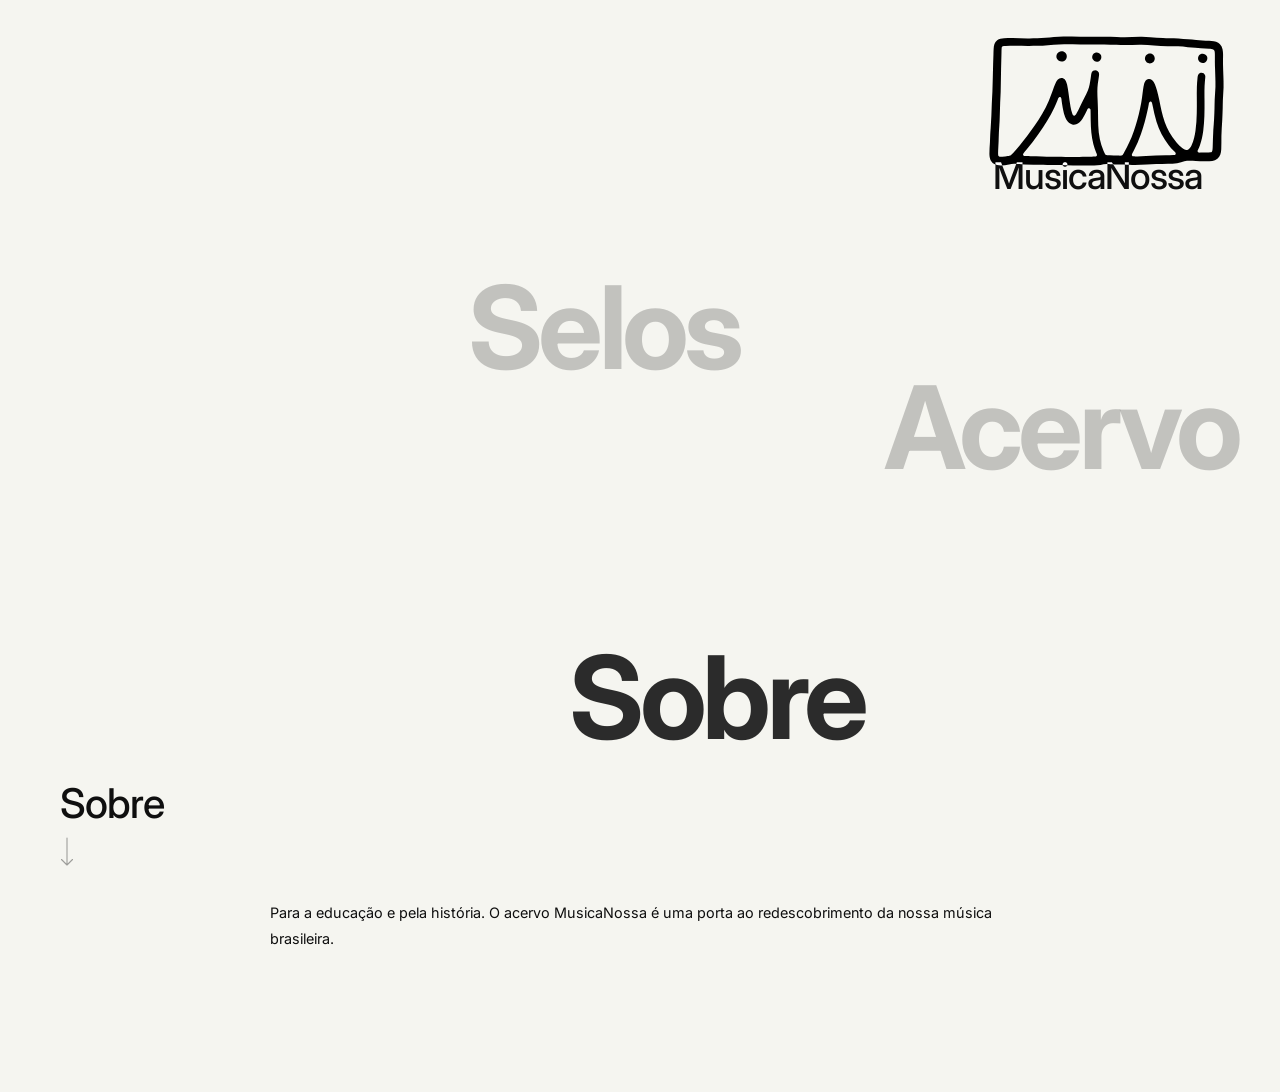
==== index.html @ c80b0d79 "Bump style v105" ====
<!DOCTYPE html>
<html lang="pt-BR">
<head>
  <meta charset="UTF-8" />
  <meta name="viewport" content="width=device-width, initial-scale=1.0" />
  <title>MusicaNossa</title>
  <meta name="description" content="Para a educação e pela história. O acervo MusicaNossa é uma porta ao redescobrimento da nossa música brasileira." />
  <link rel="icon" type="image/svg+xml" href="/images/favicon.svg" />
  <link rel="canonical" href="https://musicanossa.net/" />
  <meta name="theme-color" content="#0f0f0f" />
  <meta property="og:title" content="MusicaNossa" />
  <meta property="og:description" content="Para a educação e pela história. O acervo MusicaNossa é uma porta ao redescobrimento da nossa música brasileira." />
  <meta property="og:type" content="website" />
  <meta property="og:url" content="https://musicanossa.net/" />
  <meta property="og:image" content="https://musicanossa.net/images/og-preview.png" />
  <meta property="og:image:width" content="1200" />
  <meta property="og:image:height" content="630" />
  <link rel="preconnect" href="https://fonts.googleapis.com">
  <link rel="preconnect" href="https://fonts.gstatic.com" crossorigin>
  <link href="https://fonts.googleapis.com/css2?family=Inter:wght@300;400;500;600;700&display=swap" rel="stylesheet">
  <link rel="stylesheet" href="/css/style.css?v=105" />
</head>
<body>
  <a class="skip-link" href="#main-content">Skip to main content</a>

  <button class="site-brand" id="site-brand" type="button" aria-label="MusicaNossa — home"><span class="brand-text brand-word">MusicaNossa</span><img class="brand-logo" src="/images/mn-logo.svg" alt="" aria-hidden="true" draggable="false" /><span class="brand-neg" aria-hidden="true"><span class="brand-text">MusicaNossa</span></span></button>

  <!-- ── FLOATING NAV ───────────────────────────── -->
  <nav id="float-nav" aria-label="Main navigation">
    <button class="nav-word active" type="button" data-page="sobre">Sobre</button>
    <button class="nav-word" type="button" data-page="selos">Selos</button>
    <button class="nav-word" type="button" data-page="acervo">Acervo</button>
  </nav>

  <div class="nav-pulldown" id="nav-pulldown">
    <button class="pulldown-toggle" id="pulldown-toggle" type="button" aria-label="Navigation menu" aria-expanded="false">
      <svg viewBox="0 0 24 24" fill="none" stroke="currentColor" stroke-width="2" stroke-linecap="round" aria-hidden="true"><line x1="3" y1="6" x2="21" y2="6"/><line x1="3" y1="12" x2="21" y2="12"/><line x1="3" y1="18" x2="21" y2="18"/></svg>
    </button>
    <div class="pulldown-menu" id="pulldown-menu">
      <button type="button" data-page="sobre">Sobre</button>
      <button type="button" data-page="selos">Selos</button>
      <button type="button" data-page="acervo">Acervo</button>
    </div>
  </div>

  <!-- ── SOBRE (default) ────────────────────────── -->
  <div id="page-sobre" class="page active">
    <header class="page-hero">
      <h1 class="hero-name">Sobre</h1>
    </header>
    <main class="page-body" id="main-content">
      <p class="sobre-text">Para a educação e pela história. O acervo MusicaNossa é uma porta ao redescobrimento da nossa música brasileira.</p>
    </main>
  </div>

  <!-- ── SELOS ──────────────────────────────────── -->
  <div id="page-selos" class="page">
    <header class="page-hero">
      <h1 class="hero-name">Selos</h1>
      <div class="hero-tagline">Brazilian record labels</div>
    </header>
    <main class="page-body">
      <article class="selo" id="selo-forma">
        <h2 class="selo-name">Forma</h2>
        <p class="selo-meta">Rio de Janeiro · from 1964 · founded by Roberto Quartin and Wadi Gebara</p>
        <p class="selo-lede">An independent label noted for the quality of its catalogue and design.</p>
        <p>Founded by producer Roberto Quartin, who directed its artistic output, and architect Wadi Gebara Netto, who financed and administered it. Although short-lived, the label produced a catalogue now regarded as essential.</p>
        <p>Its first release was Eumir Deodato's interpretation of Tom Jobim compositions. The catalogue includes Moacir Santos's <em>Coisas</em>, Baden Powell and Vinicius de Moraes's <em>Os Afro-Sambas</em>, the first recordings of Quarteto em Cy, and Cinema Novo soundtracks. Quartin sold the catalogue to PolyGram in 1969.</p>
        <h3 class="label-upper selo-sub">Key records</h3>
        <ul class="selo-list">
          <li><em>Inútil Paisagem</em> — Eumir Deodato</li>
          <li><em>Coisas</em> — Moacir Santos (1965)</li>
          <li><em>Os Afro-Sambas</em> — Baden Powell &amp; Vinicius de Moraes (1966)</li>
        </ul>
        <h3 class="label-upper selo-sub selo-sub--here">aqui no musicanossa:</h3>
        <p class="selo-links"><a href="#acervo/forma-65">Forma '65</a></p>
      </article>

      <article class="selo" id="selo-equipe">
        <h2 class="selo-name">Equipe</h2>
        <p class="selo-meta">Rio de Janeiro · 1964–1973 · founded by Oswaldo Cadaxo</p>
        <p class="selo-lede">An independent label spanning instrumental samba-jazz, popular music and international pop.</p>
        <p>Founded by Oswaldo Cadaxo, its president and producer, with Dulce Domingues as general manager; both came from Musidisc. Its early catalogue includes the samba-jazz recordings of Os Catedráticos, a studio ensemble led by Eumir Deodato.</p>
        <p>Equipe also distributed American and British labels in Brazil and issued local versions of international hits. After its closure, Cadaxo founded the Padrão label.</p>
        <h3 class="label-upper selo-sub">Key records</h3>
        <ul class="selo-list">
          <li><em>Impulso! Samba</em> — Os Catedráticos (1964)</li>
          <li><em>Tremendão</em> — Os Catedráticos (1964)</li>
          <li><em>Ataque</em> — Os Catedráticos (1965)</li>
        </ul>
        <h3 class="label-upper selo-sub selo-sub--here">aqui no musicanossa:</h3>
        <p class="selo-links"><a href="#acervo/os-catedraticos-impulso-samba">Impulso! Samba</a><a href="#acervo/raimundinho-festanca">Festança</a></p>
      </article>

      <article class="selo" id="selo-odeon">
        <h2 class="selo-name">Odeon</h2>
        <p class="selo-meta">Rio de Janeiro · since 1913 · later EMI-Odeon</p>
        <p class="selo-lede">The oldest name in Brazilian recording and the label of the first bossa nova record.</p>
        <p>Fred Figner's Casa Edison, a Rio de Janeiro importer of gramophones and records, partnered with the European Odeon company to open a pressing plant in Vila Isabel in 1913, the first large-scale record factory in South America. Odeon later became part of the British group EMI, hence the EMI-Odeon name on later releases.</p>
        <p>In 1958 it released João Gilberto's single "Chega de Saudade", arranged by Tom Jobim and widely considered the first bossa nova recording; the album followed in 1959. Odeon remained central to Brazilian music for decades, issuing works such as Milton Nascimento and Lô Borges's <em>Clube da Esquina</em> (1972).</p>
        <h3 class="label-upper selo-sub">Key records</h3>
        <ul class="selo-list">
          <li><em>Chega de Saudade</em> — João Gilberto (1959)</li>
          <li><em>Clube da Esquina</em> — Milton Nascimento &amp; Lô Borges (1972)</li>
        </ul>
        <h3 class="label-upper selo-sub selo-sub--here">aqui no musicanossa:</h3>
        <p class="selo-links"><a href="#acervo/o-grupo">O Grupo</a><a href="#acervo/claudia-deixa-eu-dizer">Deixa Eu Dizer</a></p>
      </article>
    </main>
  </div>

  <!-- ── ACERVO ─────────────────────────────────── -->
  <!-- Record archive: floating covers, filters and a list. Data: js/archive-data.js (generated); rendering: js/photo.js. -->
  <div id="page-acervo" class="page">
    <header class="page-hero">
      <h1 class="hero-name">Acervo</h1>
      <div class="hero-tagline">Records</div>
    </header>
    <nav class="photo-tabs" id="photo-tabs" aria-label="Archive filters" hidden></nav>
    <div class="photo-float-container" id="photo-float-container"></div>
    <main class="page-body">
      <div class="archive-list" id="archive-list" aria-label="Record archive"></div>
    </main>
  </div>

  <!-- ── RECORD PAGE (#acervo/<id>) ─────────────── -->
  <div id="page-record" class="page">
    <main class="page-body album-page">
      <button type="button" class="album-back" id="album-back">← Acervo</button>
      <article class="album" id="album-view"></article>
    </main>
  </div>

  <!-- ── GLOBAL UI ──────────────────────────────── -->

  <!-- Now playing (archive tracks from audio.musicanossa.net). Driven by js/photo.js; shown while a track is loaded.
       Minimize slides it off to the right, leaving the arrow tab to bring it back. -->
  <div id="np-player" class="player" role="region" aria-label="Now playing">
    <button class="np-tab" id="np-tab" type="button" aria-label="Show player" aria-controls="np-body" tabindex="-1">
      <svg viewBox="0 0 12 20" fill="none" stroke="currentColor" stroke-width="1.8" stroke-linecap="round" stroke-linejoin="round" aria-hidden="true"><path d="M8 4L3 10l5 6"/></svg>
    </button>
    <div class="np-body" id="np-body">
      <div class="np-actions">
        <button class="np-action" id="np-min" type="button" aria-label="Minimize player" aria-expanded="true" aria-controls="np-body">
          <svg viewBox="0 0 12 20" fill="none" stroke="currentColor" stroke-width="1.8" stroke-linecap="round" stroke-linejoin="round" aria-hidden="true"><path d="M4 4l5 6-5 6"/></svg>
        </button>
        <button class="np-action" id="np-close" type="button" aria-label="Stop and close player">&times;</button>
      </div>
      <div class="np-top">
        <button class="np-cover" id="np-cover" type="button" aria-label="Open record"><img id="np-img" alt="" draggable="false" /></button>
        <div class="np-text">
          <div class="np-title" id="np-title">&mdash;</div>
          <div class="np-sub" id="np-sub"></div>
        </div>
      </div>
      <div class="np-progress">
        <span class="np-time" id="np-elapsed">0:00</span>
        <input type="range" id="np-seek" min="0" max="0" step="any" value="0" disabled aria-label="Position in track" />
        <span class="np-time" id="np-total">0:00</span>
      </div>
      <div class="player-controls">
        <button class="player-btn" id="np-prev" type="button" aria-label="Previous track">
          <svg viewBox="0 0 20 20" fill="currentColor" aria-hidden="true"><rect x="3" y="3" width="3" height="14" rx="1"/><path d="M7 10L17 3v14z"/></svg>
        </button>
        <button class="player-btn player-btn-main" id="np-play" type="button" aria-label="Play">
          <svg class="icon-play" viewBox="0 0 20 20" fill="currentColor" aria-hidden="true"><path d="M5 3l14 7-14 7z"/></svg>
          <svg class="icon-pause" viewBox="0 0 20 20" fill="currentColor" style="display:none" aria-hidden="true"><rect x="4" y="3" width="4" height="14" rx="1"/><rect x="12" y="3" width="4" height="14" rx="1"/></svg>
        </button>
        <button class="player-btn" id="np-next" type="button" aria-label="Next track">
          <svg viewBox="0 0 20 20" fill="currentColor" aria-hidden="true"><rect x="14" y="3" width="3" height="14" rx="1"/><path d="M13 10L3 3v14z"/></svg>
        </button>
      </div>
    </div>
  </div>

  <!-- Scroll hint: shown at the top of any page with more content below; fades out once you scroll. -->
  <button id="scroll-arrow" class="scroll-arrow" type="button" aria-label="Scroll down">
    <svg viewBox="0 0 14 30" fill="none" stroke="currentColor" stroke-width="1.1" stroke-linecap="round" stroke-linejoin="round" aria-hidden="true"><path d="M7 1v27M1.5 22.5L7 28l5.5-5.5"/></svg>
  </button>

  <script src="/js/app.js?v=76"></script>
  <script src="/js/archive-data.js?v=8"></script>
  <script src="/js/photo.js?v=85"></script>
</body>
</html>
---- css/style.css ----
/* =============================================
      MusicaNossa — musicanossa.net
   ============================================ */

*, *::before, *::after { box-sizing: border-box; margin: 0; padding: 0; }

:root {
  --bg: #f5f5f0;
  --text: #0f0f0f;
  --muted: #909090;
  --border: rgba(0,0,0,0.1);
  --font: 'Inter', system-ui, -apple-system, sans-serif;
}

html { scroll-behavior: smooth; -webkit-font-smoothing: antialiased; }

body {
  font-family: var(--font);
  background: var(--bg);
  color: var(--text);
  min-height: 100vh;
  overflow-x: hidden;
}

/* ── UTILITY ──────────────────────────────────── */

.label-upper {
  font-size: 0.66rem;
  font-weight: 600;
  letter-spacing: 0.13em;
  text-transform: uppercase;
  color: var(--muted);
}

/* ── SITE BRAND (fixed, every page) ───────────── */

.site-brand {
  position: fixed; top: 20px; right: 40px; z-index: 250;
  background: none; border: none; padding: 0;
  font: inherit;
  font-size: clamp(1.6rem, 3.2vw, 2.8rem);
  font-weight: 500; letter-spacing: -0.025em; line-height: 1.1;
  color: var(--text);
  cursor: pointer; user-select: none;
  /* Temporary logo (images/mn-logo.svg) in the name's place, 5% wider than the old name (6.2em); the name hangs from the
     logo's bottom line. Gabriel's "divide"/negative look: wherever the letters overlap the logo they turn white. CSS has
     no divide blend (and mix-blend-mode inside this fixed button is isolated), so .brand-neg is a white copy of the name
     masked by the logo; both copies share .brand-text so they line up exactly. */
  width: 6.51em; height: 3.949em;   /* the name's old width (6.2em) + 5%; 1000 x 606.61 viewBox */
}
.site-brand .brand-logo, .site-brand .brand-neg { position: absolute; inset: 0; pointer-events: none; }
.site-brand .brand-logo { z-index: 1; width: 100%; height: 100%; }
.site-brand .brand-text {
  /* Centred on the logo: the logo's ink spans x 61-939 of the 1000-wide viewBox (centre 500); the name's ink
     (0.0805em-6.1431em of its box, 831 units wide) spans x 84.3-915.7.
     Height: the name hangs just below the logo's bottom line; the tops of the capitals sit at y 538 of 607 (the line's
     underside above the M and N is at 538-545), so they only graze it. left/top are in the name's own em. */
  position: absolute; left: 0.532em; top: 3.768em;
  font-size: 0.897em; line-height: 1; white-space: nowrap;
}
.site-brand .brand-word { z-index: 0; color: var(--text); }
.site-brand .brand-neg {
  z-index: 2; color: #fff;
  -webkit-mask: url(../images/mn-logo.svg) no-repeat 0 0 / 100% 100%;
          mask: url(../images/mn-logo.svg) no-repeat 0 0 / 100% 100%;
}
/* White copies of the floating nav words (app.js keeps them on top of the real words and sets their size and
   alpha), so a word turns white where it crosses the logo — the same negative look as the name. */
.site-brand .nav-neg {
  position: absolute; left: 0; top: 0;
  font-family: var(--font); font-weight: 700; letter-spacing: -0.04em; line-height: 1;
  white-space: nowrap; color: #fff; will-change: transform;
  text-rendering: optimizeLegibility; -webkit-font-smoothing: antialiased;
}

/* ── FLOATING NAV ─────────────────────────────── */

#float-nav {
  position: fixed; inset: 0; z-index: 100;
  pointer-events: none; overflow: hidden;
}

.nav-word {
  position: absolute; left: 0; top: 0;
  background: none; border: none; outline: none;
  font-family: var(--font);
  font-size: clamp(3.5rem, 9vw, 8rem);
  font-weight: 700;
  letter-spacing: -0.04em; line-height: 1;
  color: rgba(15,15,15,0.06);
  cursor: pointer; pointer-events: all; user-select: none;
  padding: 0; white-space: nowrap;
  transition: color 0.6s ease, opacity 0.8s ease;
  text-rendering: optimizeLegibility;
  -webkit-font-smoothing: antialiased;
}

.nav-word:hover { color: rgba(15,15,15,0.82); }
.nav-word.active { color: rgba(15,15,15,0.88); }
.nav-word.inactive { color: rgba(15,15,15,0.22); }

body.scrolled .nav-word,
#float-nav.photo-active .nav-word,
#float-nav.album-active .nav-word {
  opacity: 0; pointer-events: none;
  transition: opacity 0.25s ease;
}

/* ── SCROLL ARROW (global scroll hint, bottom-left) */

.scroll-arrow {
  /* Left-aligned with the page titles (60 px gutter; the button's 9 px padding is subtracted). */
  position: fixed; left: 51px; bottom: 26px; z-index: 900;
  width: 32px; height: 44px; padding: 7px 9px;
  background: none; border: none; cursor: pointer;
  color: var(--text);
  opacity: 0; pointer-events: none;
  transition: opacity 0.7s ease, bottom 0.4s ease;
}
.scroll-arrow svg { display: block; width: 14px; height: 30px; }
.scroll-arrow.visible { opacity: 0.38; pointer-events: all; }
.scroll-arrow.visible svg { animation: arrow-drift 3.2s ease-in-out infinite; }
.scroll-arrow.visible:hover { opacity: 0.75; }

@keyframes arrow-drift {
  0%, 60%, 100% { transform: translateY(0); }
  30% { transform: translateY(5px); }
}

/* ── PAGES ────────────────────────────────────── */

.page { display: none; }
.page.active { display: block; }

/* Hero is a 100vh spacer under the floating nav. Its title is
   redundant with the active nav word, so it stays hidden until
   the user scrolls (body.scrolled). */
.page-hero {
  height: 100vh;
  display: flex; flex-direction: column; justify-content: flex-end;
  padding: 0 60px 64px;
  pointer-events: none; position: relative; z-index: 200;
}

.hero-name {
  font-size: clamp(1.6rem, 3.2vw, 2.8rem);
  font-weight: 500; letter-spacing: -0.025em; line-height: 1.1;
  margin-bottom: 10px;
}

.hero-tagline {
  font-size: 0.82rem; color: var(--muted);
  letter-spacing: 0.05em; font-weight: 400;
}

.hero-name, .hero-tagline {
  opacity: 0; pointer-events: none; cursor: pointer;
  transition: opacity 0.5s ease;
}
body.scrolled .hero-name,
body.scrolled .hero-tagline { opacity: 1; pointer-events: all; }

/* Shared page content container (sits above the floating nav) */
.page-body {
  max-width: 860px; margin: 0 auto;
  padding: 0 60px 140px;
  position: relative; z-index: 201; background: var(--bg);
}

/* ── SOBRE ────────────────────────────────────── */

.sobre-text { font-size: 0.9rem; line-height: 1.82; }

/* ── ARCHIVE LIST ───────────────────────────── */

.archive-list { display: flex; flex-direction: column; }

.archive-entry {
  display: grid; grid-template-columns: 44px 1fr auto;
  gap: 0 28px; align-items: center;
  width: 100%; padding: 26px 0;
  background: none; border: none; border-top: 1px solid var(--border);
  font: inherit; color: var(--text); text-align: left;
  cursor: pointer; transition: background 0.15s;
}
.archive-entry:hover { background: rgba(0,0,0,0.015); }
.archive-entry[hidden] { display: none; } /* rows left out by the format/style filters */

.me-num { font-size: 0.66rem; color: var(--muted); letter-spacing: 0.07em; }
.me-title { font-size: 0.95rem; font-weight: 500; }
.me-meta { font-size: 0.72rem; color: var(--muted); letter-spacing: 0.04em; }
.me-artist { color: var(--muted); font-weight: 400; margin-left: 8px; }

/* ── SELOS (record labels) ────────────────────── */

.selo { max-width: 640px; padding: 48px 0; border-top: 1px solid var(--border); scroll-margin-top: 80px; }
.selo:first-child { border-top: none; padding-top: 0; }
.selo-name { font-size: clamp(1.8rem, 4vw, 2.6rem); font-weight: 600; letter-spacing: -0.03em; line-height: 1.1; }
.selo-meta { font-size: 0.78rem; color: var(--muted); letter-spacing: 0.02em; margin: 8px 0 22px; }
.selo p { font-size: 0.95rem; line-height: 1.82; margin-bottom: 14px; }
.selo .selo-lede { font-size: 1.08rem; line-height: 1.6; font-weight: 500; margin-bottom: 18px; }
.selo-sub { margin: 28px 0 10px; }
.selo-sub--here { text-transform: none; letter-spacing: 0.04em; }
.selo-list { list-style: none; }
.selo-list li { font-size: 0.9rem; line-height: 1.6; padding: 7px 0; border-bottom: 1px solid var(--border); }
.selo .selo-links { display: flex; flex-wrap: wrap; gap: 10px 22px; margin: 0; }
.selo-links a { font-size: 0.9rem; color: var(--text); text-decoration: none; border-bottom: 1px solid var(--border); padding-bottom: 2px; transition: border-color 0.2s; }
.selo-links a:hover { border-color: var(--text); }

/* ── NOW PLAYING (frosted glass card) ─────────── */
/* Fixed bottom-right on every page. .visible while a track is loaded; .minimized slides it off to the
   right so only the arrow tab (.np-tab, hanging off its left edge) stays on screen. */

.player {
  --np-edge: 28px;
  position: fixed; bottom: var(--np-edge); right: var(--np-edge); z-index: 1000;
  width: 290px;
  color: var(--text);
  user-select: none; -webkit-user-select: none;
  opacity: 0; transform: translateY(10px);
  transition: opacity 0.4s ease, transform 0.45s cubic-bezier(0.22, 0.61, 0.36, 1);
  pointer-events: none;
}
.player.visible { opacity: 1; transform: none; pointer-events: all; }
.player.visible.minimized { transform: translateX(calc(100% + var(--np-edge))); }

/* The glass lives on the card, not the wrapper: nested backdrop-filters can't see the page,
   so the tab and the card are siblings, each with its own blur. */
.np-body {
  position: relative; padding: 12px 14px 8px;
  background: rgba(250, 250, 246, 0.38);
  backdrop-filter: blur(22px) saturate(170%); -webkit-backdrop-filter: blur(22px) saturate(170%);
  border: 1px solid rgba(255, 255, 255, 0.65);
  border-radius: 16px;
  box-shadow: 0 10px 36px rgba(15, 15, 15, 0.14), 0 1px 3px rgba(15, 15, 15, 0.06), inset 0 1px 0 rgba(255, 255, 255, 0.7);
}

/* Arrow tab: a small glass pull-tab on the card's left edge, shown only while minimized. */
.np-tab {
  position: absolute; top: 50%; left: -34px; width: 34px; height: 56px; margin-top: -28px;
  display: flex; align-items: center; justify-content: center;
  padding: 0; border: 1px solid rgba(255, 255, 255, 0.65); border-right: none;
  border-radius: 12px 0 0 12px;
  background: rgba(250, 250, 246, 0.5);
  backdrop-filter: blur(22px) saturate(170%); -webkit-backdrop-filter: blur(22px) saturate(170%);
  box-shadow: -6px 6px 24px rgba(15, 15, 15, 0.12);
  color: rgba(15, 15, 15, 0.6); cursor: pointer;
  opacity: 0; pointer-events: none; transition: opacity 0.3s ease, color 0.15s;
}
.np-tab svg { width: 10px; height: 16px; }
.np-tab:hover { color: var(--text); }
.player.visible.minimized .np-tab { opacity: 1; pointer-events: all; }
/* A soft pulse on the tab while music plays in the background. */
.player.minimized.playing .np-tab svg { animation: np-pulse 2.4s ease-in-out infinite; }
@keyframes np-pulse { 0%, 100% { opacity: 1; } 50% { opacity: 0.35; } }

.np-actions { position: absolute; top: 6px; right: 8px; display: flex; gap: 2px; }
.np-action {
  width: 24px; height: 24px; padding: 0;
  display: flex; align-items: center; justify-content: center;
  background: none; border: none; border-radius: 6px;
  color: rgba(15, 15, 15, 0.38); font: inherit; font-size: 0.95rem; line-height: 1;
  cursor: pointer; transition: color 0.15s, background 0.15s;
}
.np-action svg { width: 8px; height: 13px; }
.np-action:hover { color: var(--text); background: rgba(15, 15, 15, 0.06); }

.player-controls { display: flex; align-items: center; justify-content: center; gap: 12px; }
.player-btn {
  background: none; border: none; color: rgba(15, 15, 15, 0.55);
  cursor: pointer; padding: 10px; border-radius: 50%;
  min-width: 44px; min-height: 44px;
  display: flex; align-items: center; justify-content: center;
  transition: color 0.15s, background 0.15s;
}
.player-btn:hover { color: var(--text); }
.player-btn svg { width: 14px; height: 14px; }
.player-btn-main {
  width: 44px; height: 44px;
  background: rgba(255, 255, 255, 0.55); color: var(--text);
  box-shadow: 0 1px 4px rgba(15, 15, 15, 0.1), inset 0 1px 0 rgba(255, 255, 255, 0.8);
}
.player-btn-main:hover { background: rgba(255, 255, 255, 0.8); }
.player-btn-main svg { width: 15px; height: 15px; }
#np-player .player-btn:disabled { opacity: 0.3; cursor: default; }

.np-top { display: flex; gap: 11px; align-items: center; margin: 0 52px 10px 0; min-width: 0; }
.np-cover { flex: 0 0 44px; width: 44px; height: 44px; padding: 0; border: none; border-radius: 6px; overflow: hidden; background: rgba(15, 15, 15, 0.06); cursor: pointer; box-shadow: 0 1px 4px rgba(15, 15, 15, 0.12); }
.np-cover img { width: 100%; height: 100%; object-fit: cover; display: block; }
.np-text { min-width: 0; }
.np-title { font-size: 0.76rem; font-weight: 500; line-height: 1.3; white-space: nowrap; overflow: hidden; text-overflow: ellipsis; }
.np-sub { font-size: 0.67rem; line-height: 1.3; color: var(--muted); white-space: nowrap; overflow: hidden; text-overflow: ellipsis; margin-top: 2px; }
.np-progress { display: flex; align-items: center; gap: 8px; margin-bottom: 2px; }
.np-time { font-size: 10px; color: var(--muted); font-variant-numeric: tabular-nums; min-width: 28px; }
.np-time:last-child { text-align: right; }
/* Seek bar: 22 px tall hit area around a 3 px track; filled to --p; thumb grows while dragged. */
#np-seek { --p: 0%; flex: 1; -webkit-appearance: none; appearance: none; height: 22px; margin: 0; background: transparent; cursor: pointer; touch-action: none; }
#np-seek:disabled { cursor: default; opacity: 0.5; }
#np-seek::-webkit-slider-runnable-track { height: 3px; border-radius: 2px; background: linear-gradient(to right, rgba(15,15,15,0.75) var(--p), rgba(15,15,15,0.14) var(--p)); }
#np-seek::-moz-range-track { height: 3px; border-radius: 2px; background: rgba(15,15,15,0.14); }
#np-seek::-moz-range-progress { height: 3px; border-radius: 2px; background: rgba(15,15,15,0.75); }
#np-seek::-webkit-slider-thumb { -webkit-appearance: none; width: 12px; height: 12px; margin-top: -4.5px; border-radius: 50%; background: var(--text); box-shadow: 0 0 0 4px rgba(15,15,15,0); transition: transform 0.12s, box-shadow 0.12s; }
#np-seek::-moz-range-thumb { width: 12px; height: 12px; border: none; border-radius: 50%; background: var(--text); transition: transform 0.12s; }
#np-seek:not(:disabled):hover::-webkit-slider-thumb, #np-seek:active::-webkit-slider-thumb { transform: scale(1.2); box-shadow: 0 0 0 5px rgba(15,15,15,0.08); }
#np-seek:not(:disabled):hover::-moz-range-thumb, #np-seek:active::-moz-range-thumb { transform: scale(1.2); }

/* Browsers without backdrop-filter: a more opaque card so text stays readable. */
@supports not ((backdrop-filter: blur(1px)) or (-webkit-backdrop-filter: blur(1px))) {
  .np-body, .np-tab { background: rgba(248, 248, 244, 0.94); }
}

/* ── NAV PULLDOWN (top-left; brand owns top-right) */

.nav-pulldown {
  position: fixed; top: 24px; left: 24px; z-index: 300;
  opacity: 0; pointer-events: none; transition: opacity 0.4s ease;
}
.nav-pulldown.visible { opacity: 1; pointer-events: all; }

.pulldown-toggle {
  width: 32px; height: 32px;
  background: transparent; border: none; border-radius: 6px;
  cursor: pointer; display: flex; align-items: center; justify-content: center;
  color: var(--text); opacity: 0.7; transition: opacity 0.2s;
}
.pulldown-toggle:hover { opacity: 0.85; }
.pulldown-toggle svg { width: 18px; height: 18px; }

.pulldown-menu {
  position: absolute; top: 40px; left: 0;
  background: rgba(245,245,240,0.78);
  backdrop-filter: blur(18px); -webkit-backdrop-filter: blur(18px);
  border-radius: 10px; padding: 8px 0;
  box-shadow: 0 2px 16px rgba(0,0,0,0.07);
  display: none; flex-direction: column; min-width: 120px;
}
.pulldown-menu.open { display: flex; }

.pulldown-menu button {
  background: none; border: none;
  font-family: var(--font); font-size: 0.85rem; font-weight: 500;
  color: var(--text); padding: 10px 20px;
  cursor: pointer; text-align: left; transition: background 0.15s;
}
.pulldown-menu button:hover { background: rgba(15,15,15,0.06); }

/* ── ARCHIVE FILTERS (Acervo: format · style) ── */
/* Text-link filters, centred under the top edge; rendered by photo.js. Active = underlined. */
.photo-tabs {
  position: fixed; top: 30px; left: 50%; transform: translateX(-50%); z-index: 250;
  display: flex; flex-wrap: wrap; justify-content: center; align-items: baseline; gap: 6px 34px;
  max-width: calc(100vw - 2 * 300px);
  opacity: 0; pointer-events: none; transition: opacity 0.4s ease;
}
.photo-tabs.visible { opacity: 1; pointer-events: all; }
.photo-tabs[hidden] { display: none; }
.af-group { display: flex; align-items: baseline; flex-wrap: wrap; gap: 2px 0; white-space: nowrap; }
/* The group word (format / style) is a button: click folds the group's links away (a folded group keeps its active value). */
.af-label {
  background: none; border: none; padding: 2px 1px; margin-right: 12px; cursor: pointer;
  font: inherit; font-size: 0.74rem; color: var(--muted); opacity: 0.75;
  text-decoration: underline; text-decoration-color: transparent; text-underline-offset: 4px; text-decoration-thickness: 1px;
  transition: opacity 0.2s, text-decoration-color 0.2s;
}
.af-label:hover { opacity: 1; text-decoration-color: rgba(15,15,15,0.3); }
.af-group.collapsed .af-label { opacity: 0.6; }
.af-group.collapsed .af-label:hover { opacity: 1; }
/* Style names: bold, never underlined; the selected one is marked by its darker colour. */
.af-group--style .af-link,
.af-group--style .af-link:hover,
.af-group--style .af-link.active { font-weight: 600; text-decoration: none; }
.af-link {
  background: none; border: none; padding: 2px 1px; cursor: pointer;
  font: inherit; font-size: 0.86rem; color: var(--muted);
  text-decoration: underline; text-decoration-color: transparent; text-underline-offset: 4px; text-decoration-thickness: 1px;
  transition: color 0.2s, text-decoration-color 0.2s;
}
.af-link:hover { color: var(--text); text-decoration-color: rgba(15,15,15,0.35); }
.af-link.active { color: var(--text); text-decoration-color: currentColor; }
.af-link:disabled { opacity: 0.4; cursor: default; text-decoration-color: transparent; color: var(--muted); }
.af-sep { color: var(--muted); opacity: 0.5; margin: 0 7px; }
/* Narrower desktops/tablets: filters sit under the brand instead of between the hamburger and the brand. */
@media (max-width: 1180px) {
  .photo-tabs { top: calc(28px + 3.949 * clamp(1.6rem, 3.2vw, 2.8rem) + 12px); max-width: calc(100vw - 48px); } /* just below the logo */
}

/* ── FLOATING IMAGES ──────────────────────────── */

.photo-float-container {
  contain: layout style paint;
  position: fixed; inset: 0; z-index: 150;
  pointer-events: none; overflow: hidden;
}

.float-img {
  position: absolute; left: 0; top: 0;
  pointer-events: all; cursor: pointer;
  border-radius: 3px; overflow: hidden;
  will-change: transform;
  transition: width 0.5s ease, height 0.5s ease, opacity 0.4s ease, box-shadow 0.3s ease;
  box-shadow: 0 2px 8px rgba(0,0,0,0.12);
}

.float-img img {
  width: 100%; height: 100%; object-fit: cover; display: block;
  filter: saturate(50%); transition: filter 0.4s;   /* half colour until hovered or enlarged */
}
.float-img:hover img { filter: saturate(100%); }

.float-img.enlarged {
  position: fixed; z-index: 170;
  box-shadow: 0 12px 60px rgba(0,0,0,0.4);
  border-radius: 6px; transform: none !important; will-change: auto;
}
.float-img.enlarged img { filter: saturate(100%); }

.photo-float-container.has-enlarged .float-img:not(.enlarged) {
  opacity: 0.2; pointer-events: none; will-change: auto;
}
/* Filtered-out covers fade away (opacity is also set inline so the physics skips them). */
.float-img.filtered-out { pointer-events: none; }

/* ── RECORD ARCHIVE (floating covers) ─────────── */
/* Square covers that flip to the reverse side when enlarged. */

.float-img.record { overflow: visible; box-shadow: none; background: none; perspective: 900px; }
.float-img.record.enlarged { box-shadow: none; }

.record-inner {
  position: relative; width: 100%; height: 100%;
  transform-style: preserve-3d;
  transition: transform 0.7s cubic-bezier(0.2, 0.7, 0.2, 1);
}
/* Only records with a back image flip (.has-back on the card; <button> cover on the record page). */
.float-img.has-back.enlarged .record-inner,
.album-cover.flipped .record-inner { transform: rotateY(180deg); }

.record-face {
  position: absolute; inset: 0; overflow: hidden;
  border-radius: 3px; background: #d6d6d0;
  backface-visibility: hidden; -webkit-backface-visibility: hidden;
  box-shadow: 0 2px 8px rgba(0,0,0,0.12);
}
.record-back { transform: rotateY(180deg); background: #c6c6c0; }
.float-img.enlarged .record-face { box-shadow: 0 12px 60px rgba(0,0,0,0.3); border-radius: 4px; }
.record-face img { width: 100%; height: 100%; object-fit: cover; display: block; }

/* Details beside an enlarged cover (left of it; above it on narrow screens). Positioned by photo.js. */
.record-info {
  position: fixed; z-index: 170; pointer-events: none;
  opacity: 0; transition: opacity 0.35s ease;
}
.record-info.visible { opacity: 1; transition-delay: 0.15s; }
.ri-num { margin-bottom: 8px; }
.ri-title { font-size: 1.25rem; font-weight: 500; letter-spacing: -0.01em; line-height: 1.15; }
.ri-artist { font-size: 0.9rem; color: var(--muted); margin: 4px 0 18px; }
.ri-facts { display: grid; grid-template-columns: 1fr 1fr; gap: 12px 16px; }
.ri-facts dt { margin-bottom: 2px; }
.ri-facts dd { font-size: 0.82rem; }
.record-info.stacked .ri-title { font-size: 1.05rem; }
.record-info.stacked .ri-artist { margin-bottom: 10px; }
.record-info.stacked .ri-facts { grid-template-columns: repeat(3, 1fr); gap: 8px 10px; }

.record-hint {
  position: absolute; top: 100%; left: 0; right: 0; margin-top: 14px;
  text-align: center; font-size: 0.7rem; font-weight: 500;
  letter-spacing: 0.1em; text-transform: uppercase; color: var(--muted);
  opacity: 0; pointer-events: none; transition: opacity 0.3s ease;
}
.float-img.enlarged .record-hint { opacity: 1; transition-delay: 0.35s; }

/* ── RECORD PAGE (#acervo/<id>) ────────────────── */

.page-body.album-page { padding-top: 112px; min-height: 100vh; }

.album-back {
  background: none; border: none; padding: 0; margin-bottom: 40px;
  font: inherit; font-size: 0.75rem; letter-spacing: 0.08em; text-transform: uppercase;
  color: var(--muted); cursor: pointer; transition: color 0.2s;
}
.album-back:hover { color: var(--text); }

.album {
  display: grid; grid-template-columns: 1fr minmax(200px, 300px); grid-template-areas: "meta cover";
  gap: 0 48px; align-items: start;
}
.album-meta { grid-area: meta; }

.album-cover {
  grid-area: cover; width: 100%; aspect-ratio: 1; padding: 0; border: none; background: none;
  perspective: 1200px; cursor: pointer;
}
.album-cover--static { cursor: zoom-in; }

.album-kicker { margin-bottom: 10px; }
.album-title { font-size: clamp(1.6rem, 3.2vw, 2.4rem); font-weight: 500; letter-spacing: -0.02em; line-height: 1.1; margin-bottom: 6px; }
.album-artist { font-size: 1rem; color: var(--muted); margin-bottom: 28px; }

.album-facts { display: grid; grid-template-columns: repeat(auto-fill, minmax(110px, 1fr)); gap: 18px 24px; }
.album-facts dt { margin-bottom: 4px; }
.album-facts dd { font-size: 0.9rem; }

.album-section { grid-column: 1 / -1; margin-top: 48px; padding-top: 28px; border-top: 1px solid var(--border); }
.album-section h2 { margin-bottom: 14px; }
.album-empty { font-size: 0.9rem; color: var(--muted); line-height: 1.7; }
.album-article p:not(.album-empty) { font-size: 0.98rem; line-height: 1.8; max-width: 68ch; margin: 0 0 1.1em; }

.tracklist { list-style: none; margin: 0; padding: 0; columns: 2 280px; column-gap: 48px; }
.tracklist li { display: flex; gap: 14px; padding: 7px 0; border-bottom: 1px solid var(--border); font-size: 0.9rem; break-inside: avoid; }
.tr-pos { flex: 0 0 2.2em; color: var(--muted); font-size: 0.8rem; padding-top: 1px; }
.tr-title { flex: 1; }
.tr-credits { display: inline-block; width: 100%; font-size: 0.76rem; color: var(--muted); line-height: 1.45; margin-top: 2px; }
.album-notes { margin-top: 26px; max-width: 56ch; }
.album-notes p { font-size: 0.86rem; line-height: 1.7; color: #55554f; margin: 0 0 0.8em; }
.tr-dur { color: var(--muted); font-size: 0.8rem; font-variant-numeric: tabular-nums; }
/* Playable tracklist: the whole row is the play button. */
.tracklist li:has(.tr-btn) { padding: 0; }
.tr-btn {
  display: flex; gap: 14px; width: 100%; padding: 7px 0; margin: 0;
  background: none; border: none; font: inherit; color: inherit; text-align: left; cursor: pointer;
}
.tr-btn:hover .tr-title, .tracklist li.current .tr-title { text-decoration: underline; text-underline-offset: 3px; }
.tr-btn:focus-visible { outline: 1px solid var(--text); outline-offset: 2px; }
.tracklist li.current .tr-pos, .tracklist li.current .tr-dur { color: var(--text); }
.tracklist li.unavailable .tr-btn { opacity: 0.4; cursor: default; }
.tracklist li.tr-off { opacity: 0.38; }

/* ── COVER VIEWER (record page: double-click the cover) ── */
.zv {
  position: fixed; inset: 0; z-index: 2000;
  background: rgba(245, 245, 240, 0.86);
  backdrop-filter: blur(18px) saturate(140%); -webkit-backdrop-filter: blur(18px) saturate(140%);
  opacity: 0; pointer-events: none; transition: opacity 0.25s ease;
}
.zv.open { opacity: 1; pointer-events: all; }
.zv-stage {
  position: absolute; inset: 0; display: flex; align-items: center; justify-content: center;
  overflow: hidden; cursor: zoom-in; touch-action: none; user-select: none; -webkit-user-select: none;
}
.zv.zoomed .zv-stage { cursor: grab; }
.zv.zoomed .zv-stage:active { cursor: grabbing; }
.zv-img {
  max-width: min(88vw, 1100px); max-height: 82vh; object-fit: contain; display: block;
  box-shadow: 0 18px 70px rgba(0, 0, 0, 0.25); border-radius: 3px;
  transform-origin: center center; will-change: transform;
}
.zv-bar {
  position: absolute; left: 50%; bottom: 28px; transform: translateX(-50%);
  display: flex; align-items: center; gap: 4px; padding: 4px;
  background: rgba(250, 250, 246, 0.6); border: 1px solid rgba(255, 255, 255, 0.7); border-radius: 999px;
  backdrop-filter: blur(16px); -webkit-backdrop-filter: blur(16px);
  box-shadow: 0 6px 24px rgba(15, 15, 15, 0.12);
}
.zv-btn {
  min-width: 36px; height: 36px; padding: 0 10px; border: none; border-radius: 999px; background: none;
  font: inherit; font-size: 1.05rem; color: var(--text); cursor: pointer; transition: background 0.15s;
}
.zv-btn:hover { background: rgba(15, 15, 15, 0.07); }
.zv-fit { font-size: 0.78rem; letter-spacing: 0.04em; }
.zv-level { min-width: 46px; text-align: center; font-size: 0.75rem; color: var(--muted); font-variant-numeric: tabular-nums; }
.zv-close {
  position: absolute; top: 22px; right: 26px; width: 40px; height: 40px; border: none; border-radius: 50%;
  background: none; font: inherit; font-size: 1.5rem; line-height: 1; color: var(--text); cursor: pointer;
}
.zv-close:hover { background: rgba(15, 15, 15, 0.07); }

/* ── RESPONSIVE ───────────────────────────────── */

@media (max-width: 680px) {
  .site-brand { top: 14px; right: 20px; font-size: 1.35rem; }
  .nav-pulldown { top: 16px; left: 16px; }
  .photo-tabs { top: calc(20px + 3.949 * 1.35rem + 12px); max-width: calc(100vw - 32px); gap: 4px 20px; } /* just below the logo */
  .af-link { font-size: 0.8rem; }
  .page-hero { padding: 0 24px 48px; }
  .page-body { padding: 0 24px 80px; }
  .nav-word { font-size: clamp(2.8rem, 15vw, 5rem); }
  #np-player { --np-edge: 16px; width: auto; left: 16px; }
  .page-body.album-page { padding-top: 88px; }
  .album { grid-template-columns: 1fr; grid-template-areas: "cover" "meta"; gap: 28px 0; }
  .album-cover { max-width: 280px; }
  .scroll-arrow { left: 15px; bottom: 18px; }
  /* Phones: the player card spans the bottom edge, so the hint sits just above it. */
  #np-player.visible:not(.minimized) ~ .scroll-arrow { bottom: 168px; }
}

@media (max-width: 420px) {
  .archive-entry { grid-template-columns: 32px 1fr auto; gap: 0 16px; }
  .me-artist { display: block; margin: 2px 0 0; }
}

/* ── ACCESSIBILITY ────────────────────────────── */

.skip-link {
  position: absolute; top: -100%; left: 0;
  background: var(--text); color: var(--bg);
  padding: 12px 20px; z-index: 9999;
  font-size: 14px; font-family: var(--font);
  text-decoration: none; border-radius: 0 0 4px 0;
  transition: top 0.15s ease;
}
.skip-link:focus { top: 0; }

*:focus { outline: none; }
*:focus-visible { outline: 2px solid currentColor; outline-offset: 3px; border-radius: 2px; }

.player *:focus-visible {
  outline: 2px solid rgba(15, 15, 15, 0.7); outline-offset: 2px;
}

@media (prefers-reduced-motion: reduce) {
  *, *::before, *::after {
    animation-duration: 0.01ms !important; animation-iteration-count: 1 !important;
    transition-duration: 0.01ms !important; scroll-behavior: auto !important;
  }
}
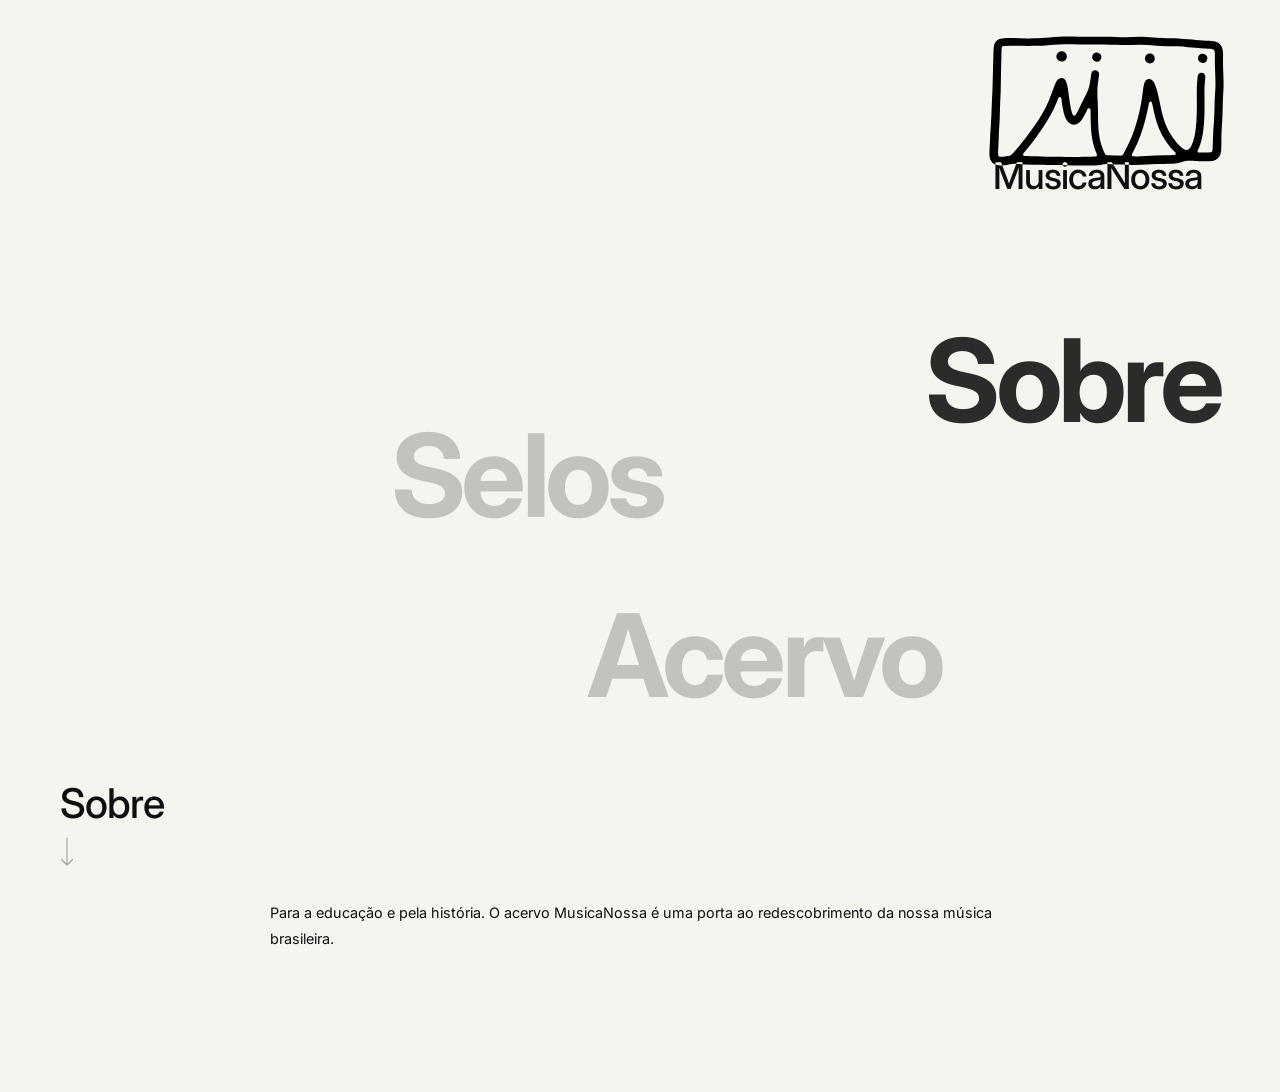
==== commit 4b985998: "Selos text edits; bump style v107, photo v86, archive-data v9" ====
--- a/index.html
+++ b/index.html
@@ -18,7 +18,7 @@
   <link rel="preconnect" href="https://fonts.googleapis.com">
   <link rel="preconnect" href="https://fonts.gstatic.com" crossorigin>
   <link href="https://fonts.googleapis.com/css2?family=Inter:wght@300;400;500;600;700&display=swap" rel="stylesheet">
-  <link rel="stylesheet" href="/css/style.css?v=105" />
+  <link rel="stylesheet" href="/css/style.css?v=107" />
 </head>
 <body>
   <a class="skip-link" href="#main-content">Skip to main content</a>
@@ -57,18 +57,18 @@
   <div id="page-selos" class="page">
     <header class="page-hero">
       <h1 class="hero-name">Selos</h1>
-      <div class="hero-tagline">Brazilian record labels</div>
+      <div class="hero-tagline">Notable Brazilian Record Labels</div>
     </header>
     <main class="page-body">
       <article class="selo" id="selo-forma">
         <h2 class="selo-name">Forma</h2>
-        <p class="selo-meta">Rio de Janeiro · from 1964 · founded by Roberto Quartin and Wadi Gebara</p>
+        <p class="selo-meta">1964-1969 · founded by Roberto Quartin and Wadi Gebara, Rio de Janeiro</p>
         <p class="selo-lede">An independent label noted for the quality of its catalogue and design.</p>
         <p>Founded by producer Roberto Quartin, who directed its artistic output, and architect Wadi Gebara Netto, who financed and administered it. Although short-lived, the label produced a catalogue now regarded as essential.</p>
         <p>Its first release was Eumir Deodato's interpretation of Tom Jobim compositions. The catalogue includes Moacir Santos's <em>Coisas</em>, Baden Powell and Vinicius de Moraes's <em>Os Afro-Sambas</em>, the first recordings of Quarteto em Cy, and Cinema Novo soundtracks. Quartin sold the catalogue to PolyGram in 1969.</p>
         <h3 class="label-upper selo-sub">Key records</h3>
         <ul class="selo-list">
-          <li><em>Inútil Paisagem</em> — Eumir Deodato</li>
+          <li><em>Inútil Paisagem</em> — Eumir Deodato (1964)</li>
           <li><em>Coisas</em> — Moacir Santos (1965)</li>
           <li><em>Os Afro-Sambas</em> — Baden Powell &amp; Vinicius de Moraes (1966)</li>
         </ul>
@@ -78,7 +78,7 @@
 
       <article class="selo" id="selo-equipe">
         <h2 class="selo-name">Equipe</h2>
-        <p class="selo-meta">Rio de Janeiro · 1964–1973 · founded by Oswaldo Cadaxo</p>
+        <p class="selo-meta">1964–1973 · founded by Oswaldo Cadaxo, Rio de Janeiro</p>
         <p class="selo-lede">An independent label spanning instrumental samba-jazz, popular music and international pop.</p>
         <p>Founded by Oswaldo Cadaxo, its president and producer, with Dulce Domingues as general manager; both came from Musidisc. Its early catalogue includes the samba-jazz recordings of Os Catedráticos, a studio ensemble led by Eumir Deodato.</p>
         <p>Equipe also distributed American and British labels in Brazil and issued local versions of international hits. After its closure, Cadaxo founded the Padrão label.</p>
@@ -94,8 +94,8 @@
 
       <article class="selo" id="selo-odeon">
         <h2 class="selo-name">Odeon</h2>
-        <p class="selo-meta">Rio de Janeiro · since 1913 · later EMI-Odeon</p>
-        <p class="selo-lede">The oldest name in Brazilian recording and the label of the first bossa nova record.</p>
+        <p class="selo-meta">later EMI-Odeon · since 1913, Rio de Janeiro</p>
+        <p class="selo-lede">The oldest name in Brazilian recording and credited with releasing the first Bossa Nova record ever, coining the term.</p>
         <p>Fred Figner's Casa Edison, a Rio de Janeiro importer of gramophones and records, partnered with the European Odeon company to open a pressing plant in Vila Isabel in 1913, the first large-scale record factory in South America. Odeon later became part of the British group EMI, hence the EMI-Odeon name on later releases.</p>
         <p>In 1958 it released João Gilberto's single "Chega de Saudade", arranged by Tom Jobim and widely considered the first bossa nova recording; the album followed in 1959. Odeon remained central to Brazilian music for decades, issuing works such as Milton Nascimento and Lô Borges's <em>Clube da Esquina</em> (1972).</p>
         <h3 class="label-upper selo-sub">Key records</h3>
@@ -179,7 +179,7 @@
   </button>
 
   <script src="/js/app.js?v=76"></script>
-  <script src="/js/archive-data.js?v=8"></script>
-  <script src="/js/photo.js?v=85"></script>
+  <script src="/js/archive-data.js?v=9"></script>
+  <script src="/js/photo.js?v=86"></script>
 </body>
 </html>
--- a/css/style.css
+++ b/css/style.css
@@ -43,7 +43,7 @@
   color: var(--text);
   cursor: pointer; user-select: none;
   /* Temporary logo (images/mn-logo.svg) in the name's place, 5% wider than the old name (6.2em); the name hangs from the
-     logo's bottom line. Gabriel's "divide"/negative look: wherever the letters overlap the logo they turn white. CSS has
+     logo's bottom line. The "divide"/negative look: wherever the letters overlap the logo they turn white. CSS has
      no divide blend (and mix-blend-mode inside this fixed button is isolated), so .brand-neg is a white copy of the name
      masked by the logo; both copies share .brand-text so they line up exactly. */
   width: 6.51em; height: 3.949em;   /* the name's old width (6.2em) + 5%; 1000 x 606.61 viewBox */
@@ -503,15 +503,19 @@
 .album-section { grid-column: 1 / -1; margin-top: 48px; padding-top: 28px; border-top: 1px solid var(--border); }
 .album-section h2 { margin-bottom: 14px; }
 .album-empty { font-size: 0.9rem; color: var(--muted); line-height: 1.7; }
-.album-article p:not(.album-empty) { font-size: 0.98rem; line-height: 1.8; max-width: 68ch; margin: 0 0 1.1em; }
+.album-article { grid-column: 1 / -1; margin-top: 40px; } /* right under the details and cover, above the tracklist */
+.album-article h2 { margin-bottom: 12px; }
+.album-article p:not(.album-empty) { font-size: 0.95rem; line-height: 1.75; max-width: 64ch; margin: 0 0 1.1em; }
+.credits-list { display: grid; grid-template-columns: minmax(150px, 240px) 1fr; gap: 9px 28px; margin: 0; font-size: 0.86rem; line-height: 1.5; }
+.credits-list > div { display: contents; }
+.credits-list dt { color: var(--muted); }
+.credits-list dd { margin: 0; }
 
 .tracklist { list-style: none; margin: 0; padding: 0; columns: 2 280px; column-gap: 48px; }
 .tracklist li { display: flex; gap: 14px; padding: 7px 0; border-bottom: 1px solid var(--border); font-size: 0.9rem; break-inside: avoid; }
 .tr-pos { flex: 0 0 2.2em; color: var(--muted); font-size: 0.8rem; padding-top: 1px; }
 .tr-title { flex: 1; }
 .tr-credits { display: inline-block; width: 100%; font-size: 0.76rem; color: var(--muted); line-height: 1.45; margin-top: 2px; }
-.album-notes { margin-top: 26px; max-width: 56ch; }
-.album-notes p { font-size: 0.86rem; line-height: 1.7; color: #55554f; margin: 0 0 0.8em; }
 .tr-dur { color: var(--muted); font-size: 0.8rem; font-variant-numeric: tabular-nums; }
 /* Playable tracklist: the whole row is the play button. */
 .tracklist li:has(.tr-btn) { padding: 0; }
@@ -578,6 +582,8 @@
   .page-body.album-page { padding-top: 88px; }
   .album { grid-template-columns: 1fr; grid-template-areas: "cover" "meta"; gap: 28px 0; }
   .album-cover { max-width: 280px; }
+  .credits-list { grid-template-columns: 1fr; gap: 2px 0; }
+  .credits-list dd { margin-bottom: 10px; }
   .scroll-arrow { left: 15px; bottom: 18px; }
   /* Phones: the player card spans the bottom edge, so the hint sits just above it. */
   #np-player.visible:not(.minimized) ~ .scroll-arrow { bottom: 168px; }
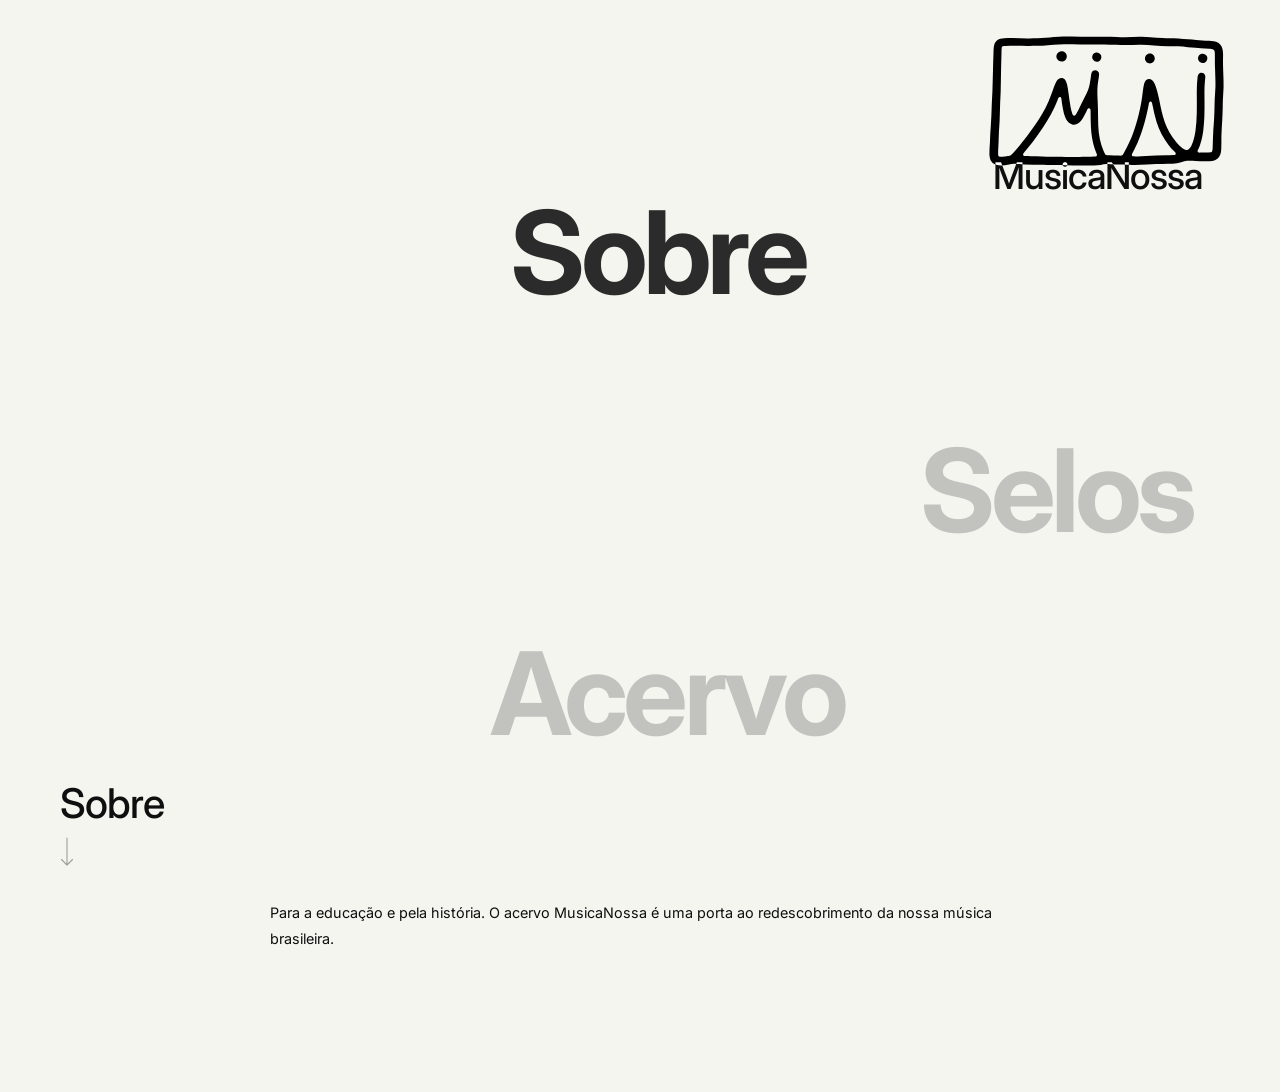
==== commit 4bf549ce: "Bump archive-data v10" ====
--- a/index.html
+++ b/index.html
@@ -179,7 +179,7 @@
   </button>
 
   <script src="/js/app.js?v=76"></script>
-  <script src="/js/archive-data.js?v=9"></script>
+  <script src="/js/archive-data.js?v=10"></script>
   <script src="/js/photo.js?v=86"></script>
 </body>
 </html>
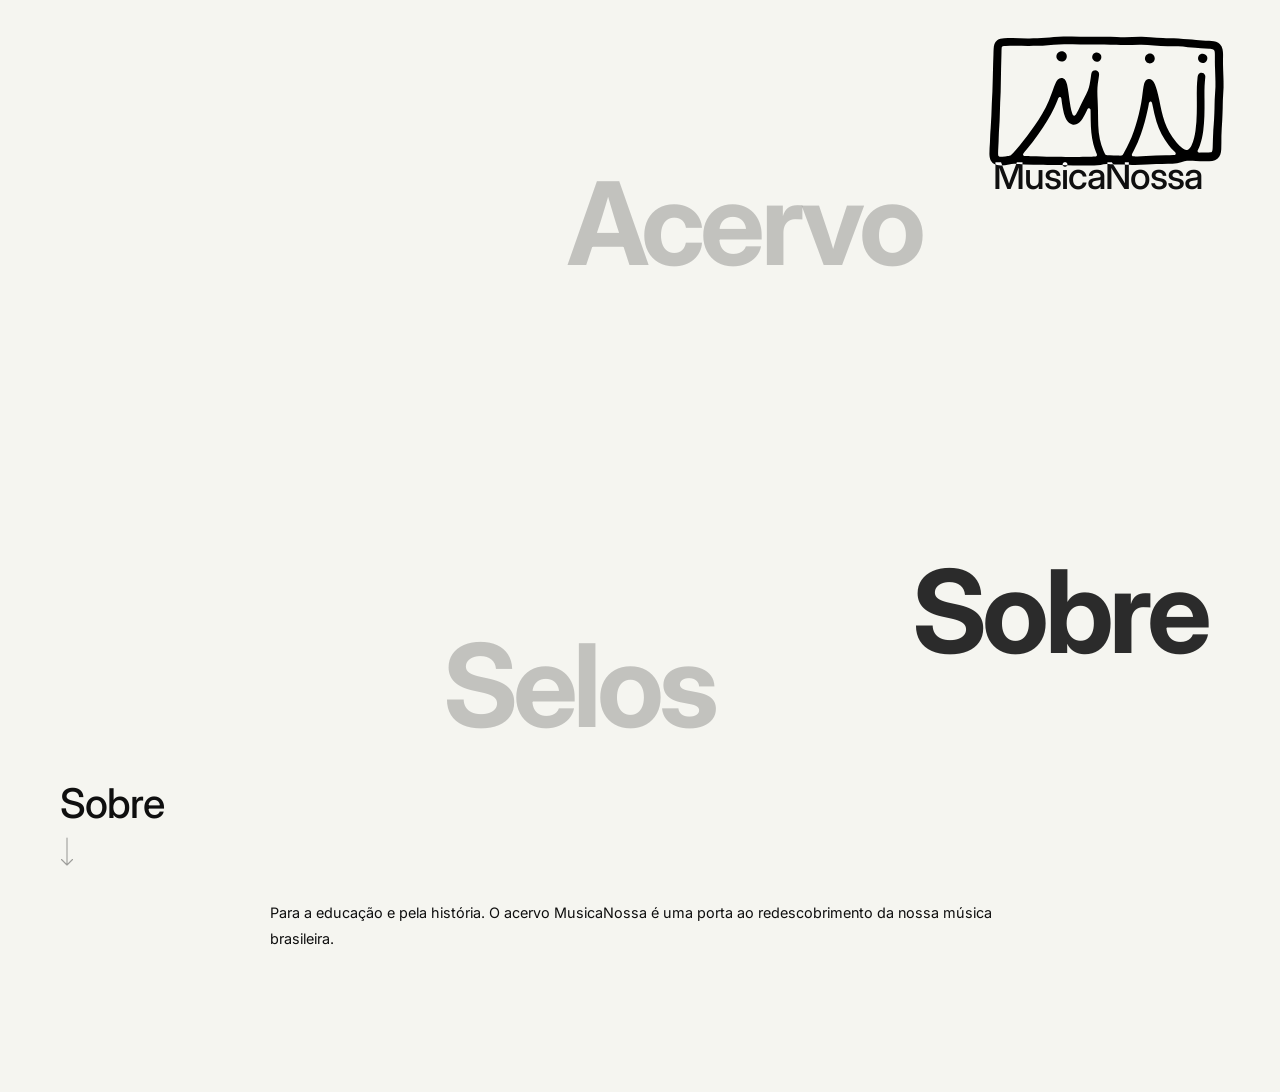
==== commit 9436b887: "Bump archive-data v11" ====
--- a/index.html
+++ b/index.html
@@ -179,7 +179,7 @@
   </button>
 
   <script src="/js/app.js?v=76"></script>
-  <script src="/js/archive-data.js?v=10"></script>
+  <script src="/js/archive-data.js?v=11"></script>
   <script src="/js/photo.js?v=86"></script>
 </body>
 </html>
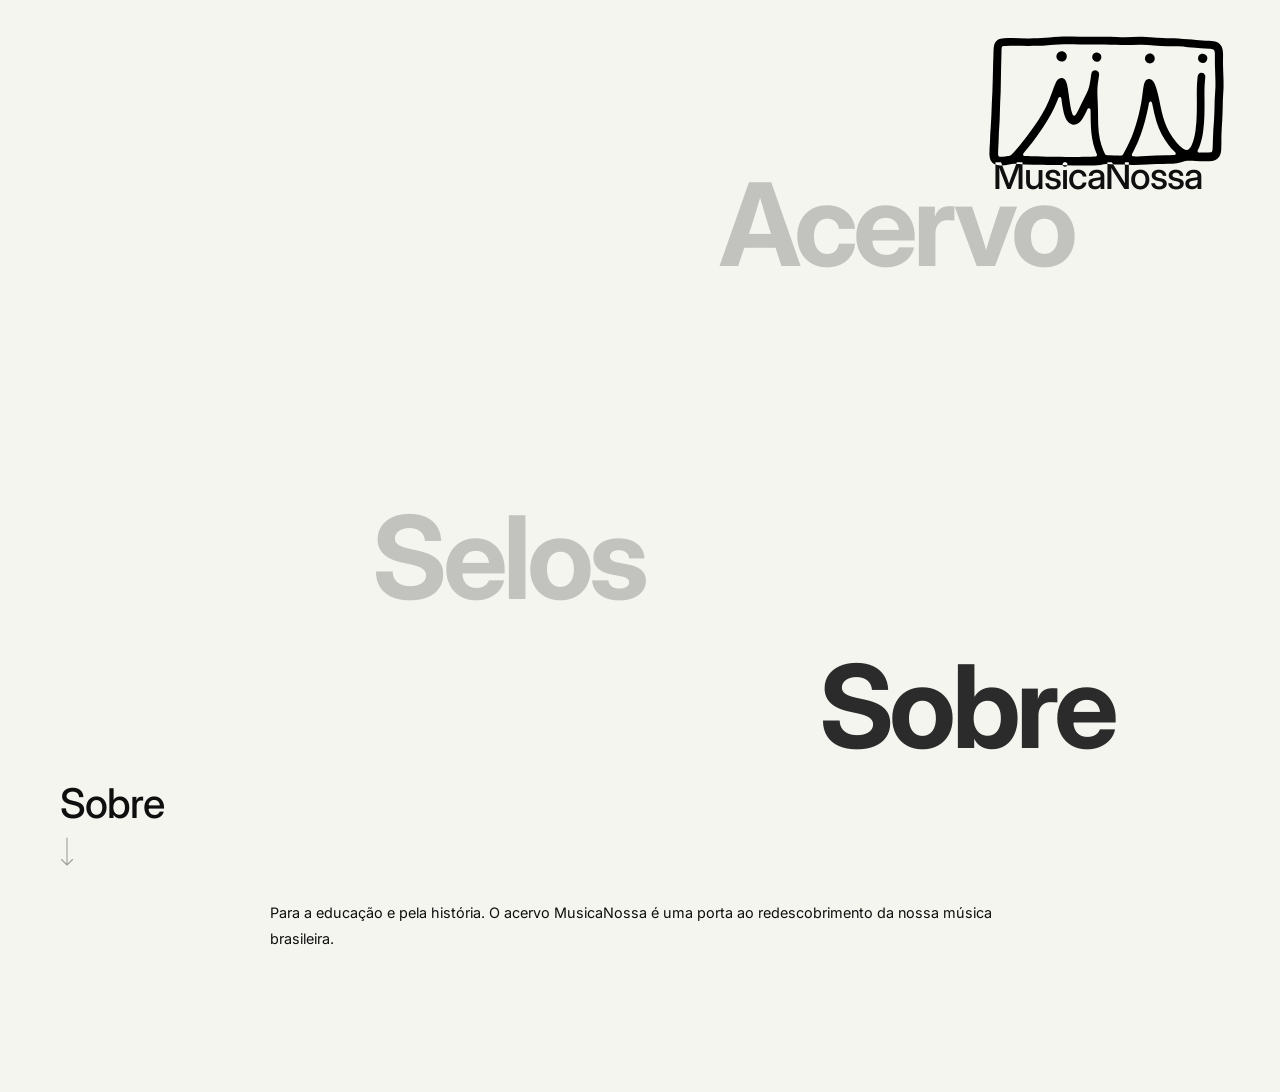
==== commit eb71cb15: "Bump archive-data v12" ====
--- a/index.html
+++ b/index.html
@@ -179,7 +179,7 @@
   </button>
 
   <script src="/js/app.js?v=76"></script>
-  <script src="/js/archive-data.js?v=11"></script>
+  <script src="/js/archive-data.js?v=12"></script>
   <script src="/js/photo.js?v=86"></script>
 </body>
 </html>
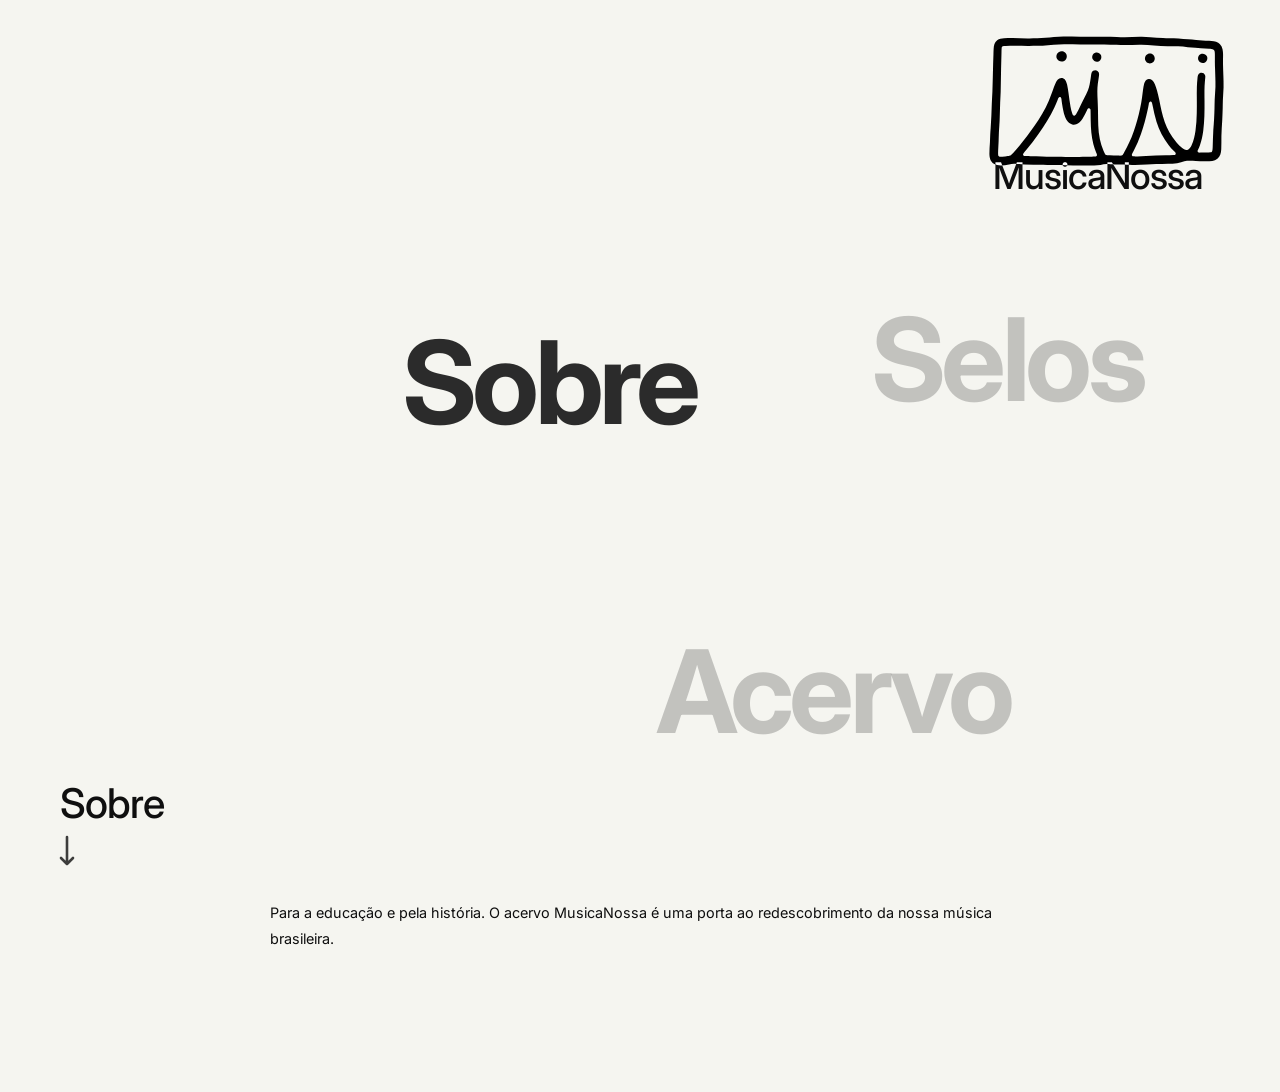
==== commit eaf979f4: "Bold scroll arrow; bump style v108, archive-data v13" ====
--- a/index.html
+++ b/index.html
@@ -18,7 +18,7 @@
   <link rel="preconnect" href="https://fonts.googleapis.com">
   <link rel="preconnect" href="https://fonts.gstatic.com" crossorigin>
   <link href="https://fonts.googleapis.com/css2?family=Inter:wght@300;400;500;600;700&display=swap" rel="stylesheet">
-  <link rel="stylesheet" href="/css/style.css?v=107" />
+  <link rel="stylesheet" href="/css/style.css?v=108" />
 </head>
 <body>
   <a class="skip-link" href="#main-content">Skip to main content</a>
@@ -175,11 +175,11 @@
 
   <!-- Scroll hint: shown at the top of any page with more content below; fades out once you scroll. -->
   <button id="scroll-arrow" class="scroll-arrow" type="button" aria-label="Scroll down">
-    <svg viewBox="0 0 14 30" fill="none" stroke="currentColor" stroke-width="1.1" stroke-linecap="round" stroke-linejoin="round" aria-hidden="true"><path d="M7 1v27M1.5 22.5L7 28l5.5-5.5"/></svg>
+    <svg viewBox="0 0 16 32" fill="none" stroke="currentColor" stroke-width="2.6" stroke-linecap="round" stroke-linejoin="round" aria-hidden="true"><path d="M8 2v27M2 23l6 6 6-6"/></svg>
   </button>
 
   <script src="/js/app.js?v=76"></script>
-  <script src="/js/archive-data.js?v=12"></script>
+  <script src="/js/archive-data.js?v=13"></script>
   <script src="/js/photo.js?v=86"></script>
 </body>
 </html>
--- a/css/style.css
+++ b/css/style.css
@@ -109,18 +109,18 @@
 /* ── SCROLL ARROW (global scroll hint, bottom-left) */
 
 .scroll-arrow {
-  /* Left-aligned with the page titles (60 px gutter; the button's 9 px padding is subtracted). */
+  /* Left-aligned with the page titles (arrow centre at 67 px = 51 left + 8 padding + 8 half-width). */
   position: fixed; left: 51px; bottom: 26px; z-index: 900;
-  width: 32px; height: 44px; padding: 7px 9px;
+  width: 32px; height: 46px; padding: 7px 8px;
   background: none; border: none; cursor: pointer;
   color: var(--text);
   opacity: 0; pointer-events: none;
   transition: opacity 0.7s ease, bottom 0.4s ease;
 }
-.scroll-arrow svg { display: block; width: 14px; height: 30px; }
-.scroll-arrow.visible { opacity: 0.38; pointer-events: all; }
+.scroll-arrow svg { display: block; width: 16px; height: 32px; } /* bold (stroke 2.6) so it reads as "scroll" — Oct 17 */
+.scroll-arrow.visible { opacity: 0.8; pointer-events: all; }
 .scroll-arrow.visible svg { animation: arrow-drift 3.2s ease-in-out infinite; }
-.scroll-arrow.visible:hover { opacity: 0.75; }
+.scroll-arrow.visible:hover { opacity: 1; }
 
 @keyframes arrow-drift {
   0%, 60%, 100% { transform: translateY(0); }
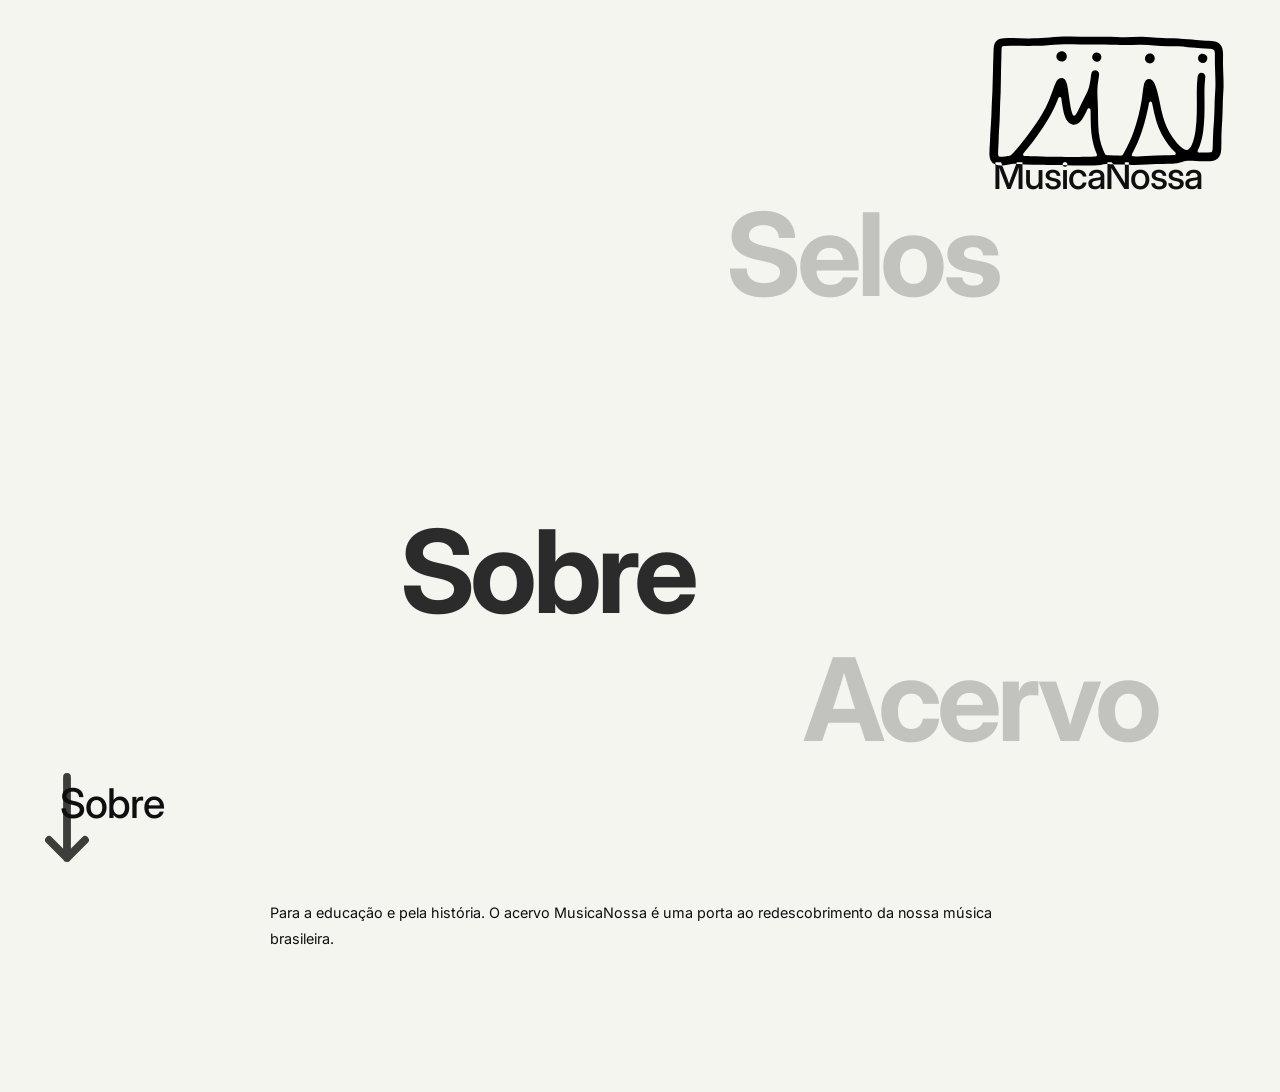
==== commit b88a4496: "Bump style v109" ====
--- a/index.html
+++ b/index.html
@@ -18,7 +18,7 @@
   <link rel="preconnect" href="https://fonts.googleapis.com">
   <link rel="preconnect" href="https://fonts.gstatic.com" crossorigin>
   <link href="https://fonts.googleapis.com/css2?family=Inter:wght@300;400;500;600;700&display=swap" rel="stylesheet">
-  <link rel="stylesheet" href="/css/style.css?v=108" />
+  <link rel="stylesheet" href="/css/style.css?v=109" />
 </head>
 <body>
   <a class="skip-link" href="#main-content">Skip to main content</a>
--- a/css/style.css
+++ b/css/style.css
@@ -109,15 +109,15 @@
 /* ── SCROLL ARROW (global scroll hint, bottom-left) */
 
 .scroll-arrow {
-  /* Left-aligned with the page titles (arrow centre at 67 px = 51 left + 8 padding + 8 half-width). */
-  position: fixed; left: 51px; bottom: 26px; z-index: 900;
-  width: 32px; height: 46px; padding: 7px 8px;
+  /* Arrow centre stays at x 67 px (35 left + 8 padding + 24 half-width), aligned with the page titles. */
+  position: fixed; left: 35px; bottom: 26px; z-index: 900;
+  width: 64px; height: 110px; padding: 7px 8px;
   background: none; border: none; cursor: pointer;
   color: var(--text);
   opacity: 0; pointer-events: none;
   transition: opacity 0.7s ease, bottom 0.4s ease;
 }
-.scroll-arrow svg { display: block; width: 16px; height: 32px; } /* bold (stroke 2.6) so it reads as "scroll" — Oct 17 */
+.scroll-arrow svg { display: block; width: 48px; height: 96px; } /* bold and 3× larger so it reads as "scroll" (Oct 17); the stroke scales with it */
 .scroll-arrow.visible { opacity: 0.8; pointer-events: all; }
 .scroll-arrow.visible svg { animation: arrow-drift 3.2s ease-in-out infinite; }
 .scroll-arrow.visible:hover { opacity: 1; }
@@ -584,7 +584,7 @@
   .album-cover { max-width: 280px; }
   .credits-list { grid-template-columns: 1fr; gap: 2px 0; }
   .credits-list dd { margin-bottom: 10px; }
-  .scroll-arrow { left: 15px; bottom: 18px; }
+  .scroll-arrow { left: 0; bottom: 18px; } /* centre x 32 px, as before */
   /* Phones: the player card spans the bottom edge, so the hint sits just above it. */
   #np-player.visible:not(.minimized) ~ .scroll-arrow { bottom: 168px; }
 }
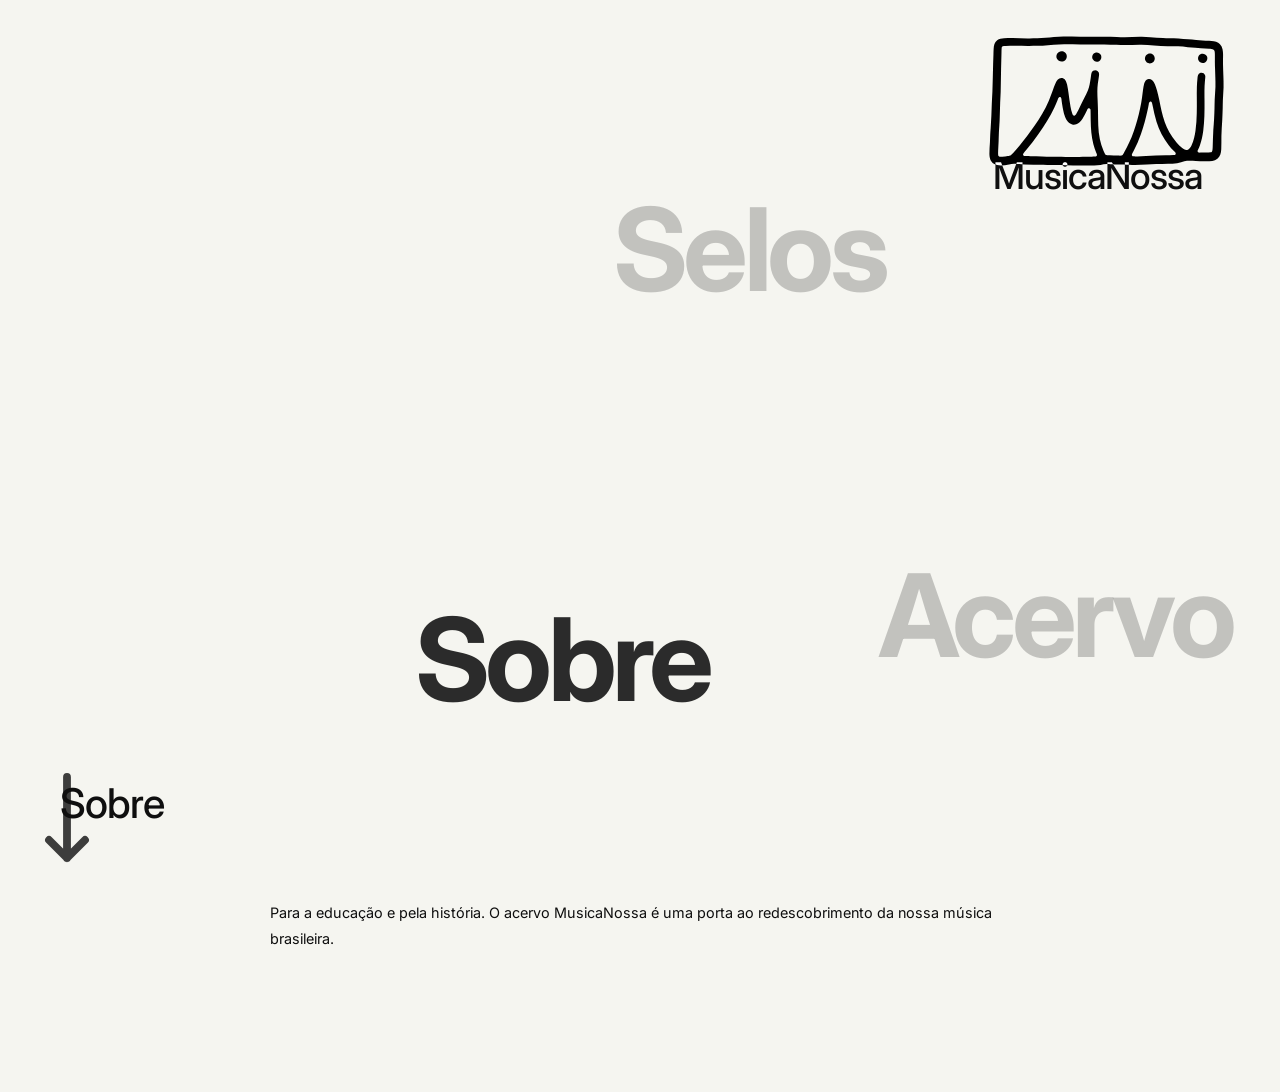
==== commit b2e3f016: "Bump archive-data v14" ====
--- a/index.html
+++ b/index.html
@@ -179,7 +179,7 @@
   </button>
 
   <script src="/js/app.js?v=76"></script>
-  <script src="/js/archive-data.js?v=13"></script>
+  <script src="/js/archive-data.js?v=14"></script>
   <script src="/js/photo.js?v=86"></script>
 </body>
 </html>
